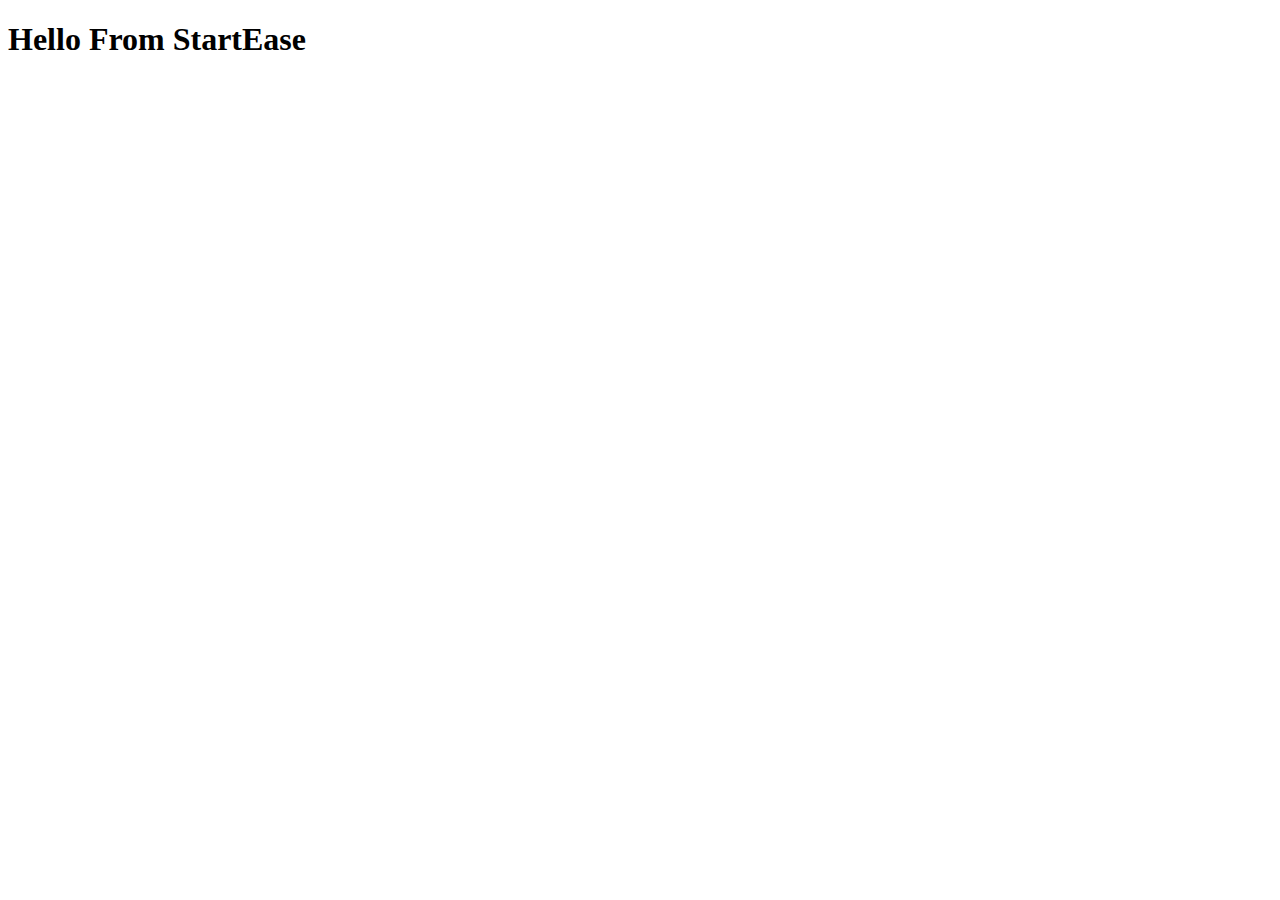
==== hng-task-1/index.html @ b222b1ac "feat:initialize task-1 files" ====
<!doctype html>
<html lang="en">
  <head>
    <meta charset="UTF-8" />
    <link rel="icon" type="image/svg+xml" href="/startease.svg" />
    <meta name="viewport" content="width=device-width, initial-scale=1.0" />
    <title>StartEase + Html</title>
  </head>

  <body>
    <h1>Hello From StartEase</h1>
    <script type="module" src="index.js"></script>
  </body>
</html>
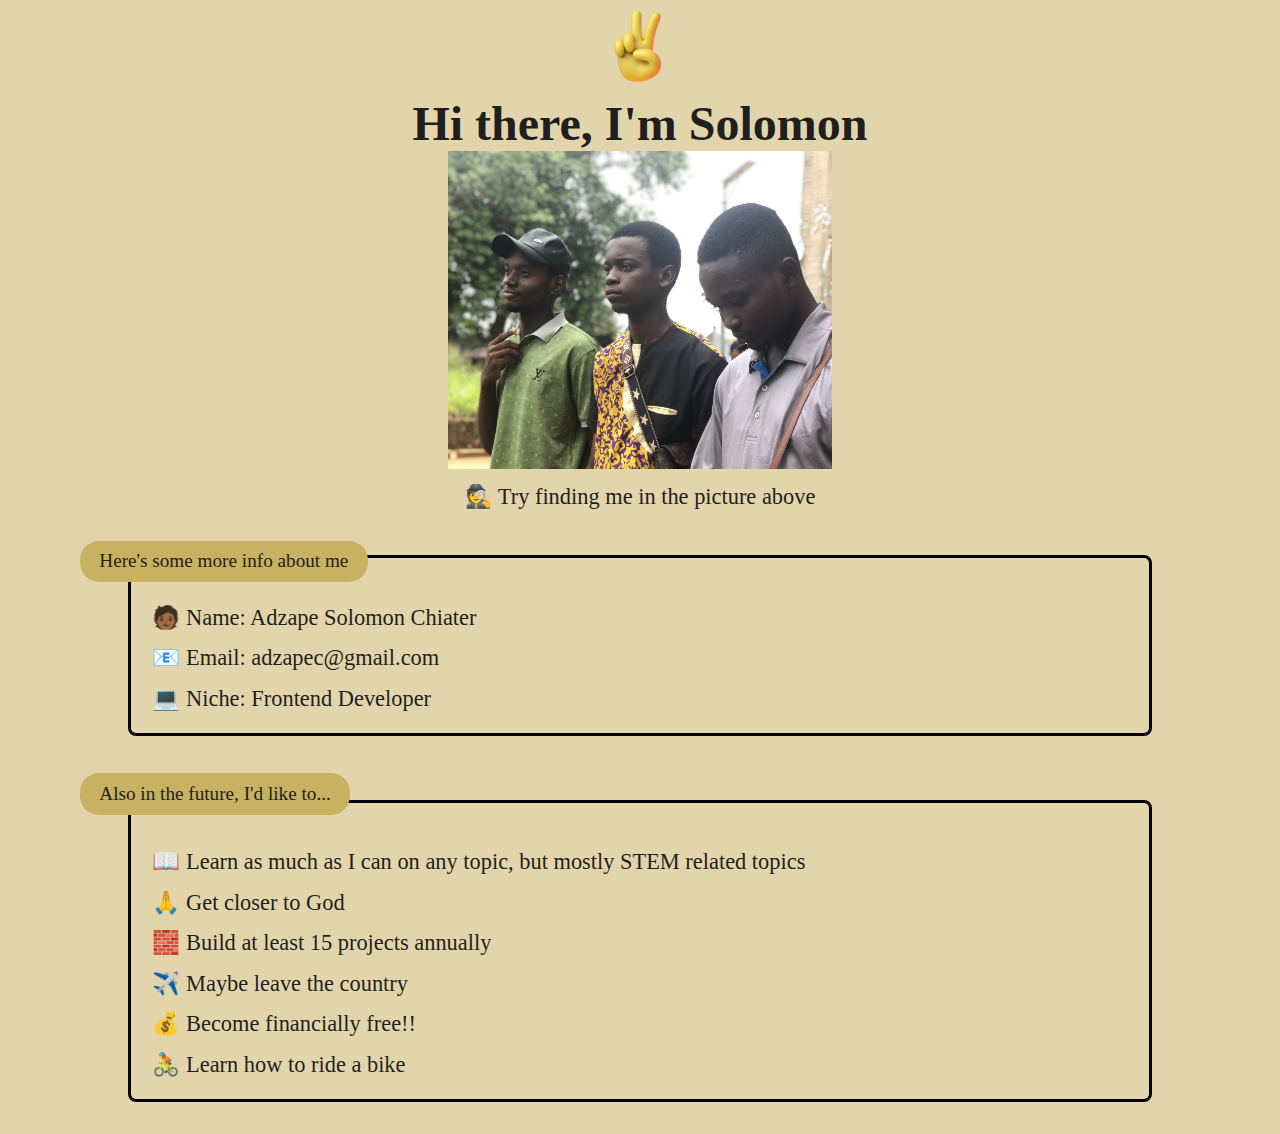
==== commit 538cd745: "feat:add all features" ====
--- a/hng-task-1/index.html
+++ b/hng-task-1/index.html
@@ -1,14 +1,41 @@
-<!doctype html>
+<!DOCTYPE html>
 <html lang="en">
   <head>
     <meta charset="UTF-8" />
-    <link rel="icon" type="image/svg+xml" href="/startease.svg" />
+    <link rel="icon" type="image/svg+xml" href="public/avatar.jpeg" />
     <meta name="viewport" content="width=device-width, initial-scale=1.0" />
-    <title>StartEase + Html</title>
+    <link rel="stylesheet" href="style.css" />
+    <script defer src="index.js"></script>
+    <title>HNG Task 1</title>
   </head>
-
+  <!--  -->
   <body>
-    <h1>Hello From StartEase</h1>
-    <script type="module" src="index.js"></script>
+    <div class="banner">
+      <img src="public/wave2.gif" />
+      <h1>Hi there, I'm Solomon</h1>
+      <img id="banner-pic" src="public/banner-pic.jpeg" />
+      <p>🕵️ Try finding me in the picture above</p>
+    </div>
+    <div class="personal">
+      <span>Here's some more info about me</span>
+      <section>
+        <p>🧑🏾 <span>Name:</span> Adzape Solomon Chiater</p>
+        <p>📧 <span>Email:</span> adzapec@gmail.com</p>
+        <p>💻 <span>Niche:</span> Frontend Developer</p>
+      </section>
+    </div>
+    <div class="plans">
+      <span>Also in the future, I'd like to...</span>
+      <section>
+        <p>
+          📖 Learn as much as I can on any topic, but mostly STEM related topics
+        </p>
+        <p>🙏 Get closer to God</p>
+        <p>🧱 Build at least 15 projects annually</p>
+        <p>✈️ Maybe leave the country</p>
+        <p>💰 Become financially free!!</p>
+        <p>🚴 Learn how to ride a bike</p>
+      </section>
+    </div>
   </body>
 </html>
--- a/hng-task-1/style.css
+++ b/hng-task-1/style.css
@@ -0,0 +1,57 @@
+*,
+*::before,
+*::after {
+  padding: 0;
+  box-sizing: border-box;
+  margin: 0 auto;
+}
+:root {
+  background: #e3d5ab;
+  color: #1f1f20;
+}
+body,
+div {
+  display: flex;
+  flex-direction: column;
+  justify-content: center;
+  align-items: center;
+}
+h1 {
+  font-size: 3em;
+}
+img:first-of-type {
+  width: 6em;
+  height: 6em;
+}
+#banner-pic {
+  width: clamp(6em, 30%, 30em);
+  height: clamp(5rem, 30%, 25em);
+  /* box-shadow: 18px 10px 5px 0px rgba(0,0,0,0.75); */
+}
+div > span {
+  background: #c8b161;
+  padding: 0.5em 1em;
+  border-radius: 1em;
+  position: absolute;
+  top: -10%;
+  left: -5%;
+  font-size: 1.2em;
+}
+.personal,
+.plans {
+  border: 0.2em solid black;
+  border-radius: 0.5em;
+  position: relative;
+  width: 80%;
+  justify-content: start;
+  text-align: left;
+  padding: 2em 0.5em 0.5em;
+  margin: 2em;
+}
+section {
+  width: 100%;
+}
+p {
+  margin: 0.6em;
+  font-size: 1.4em;
+}
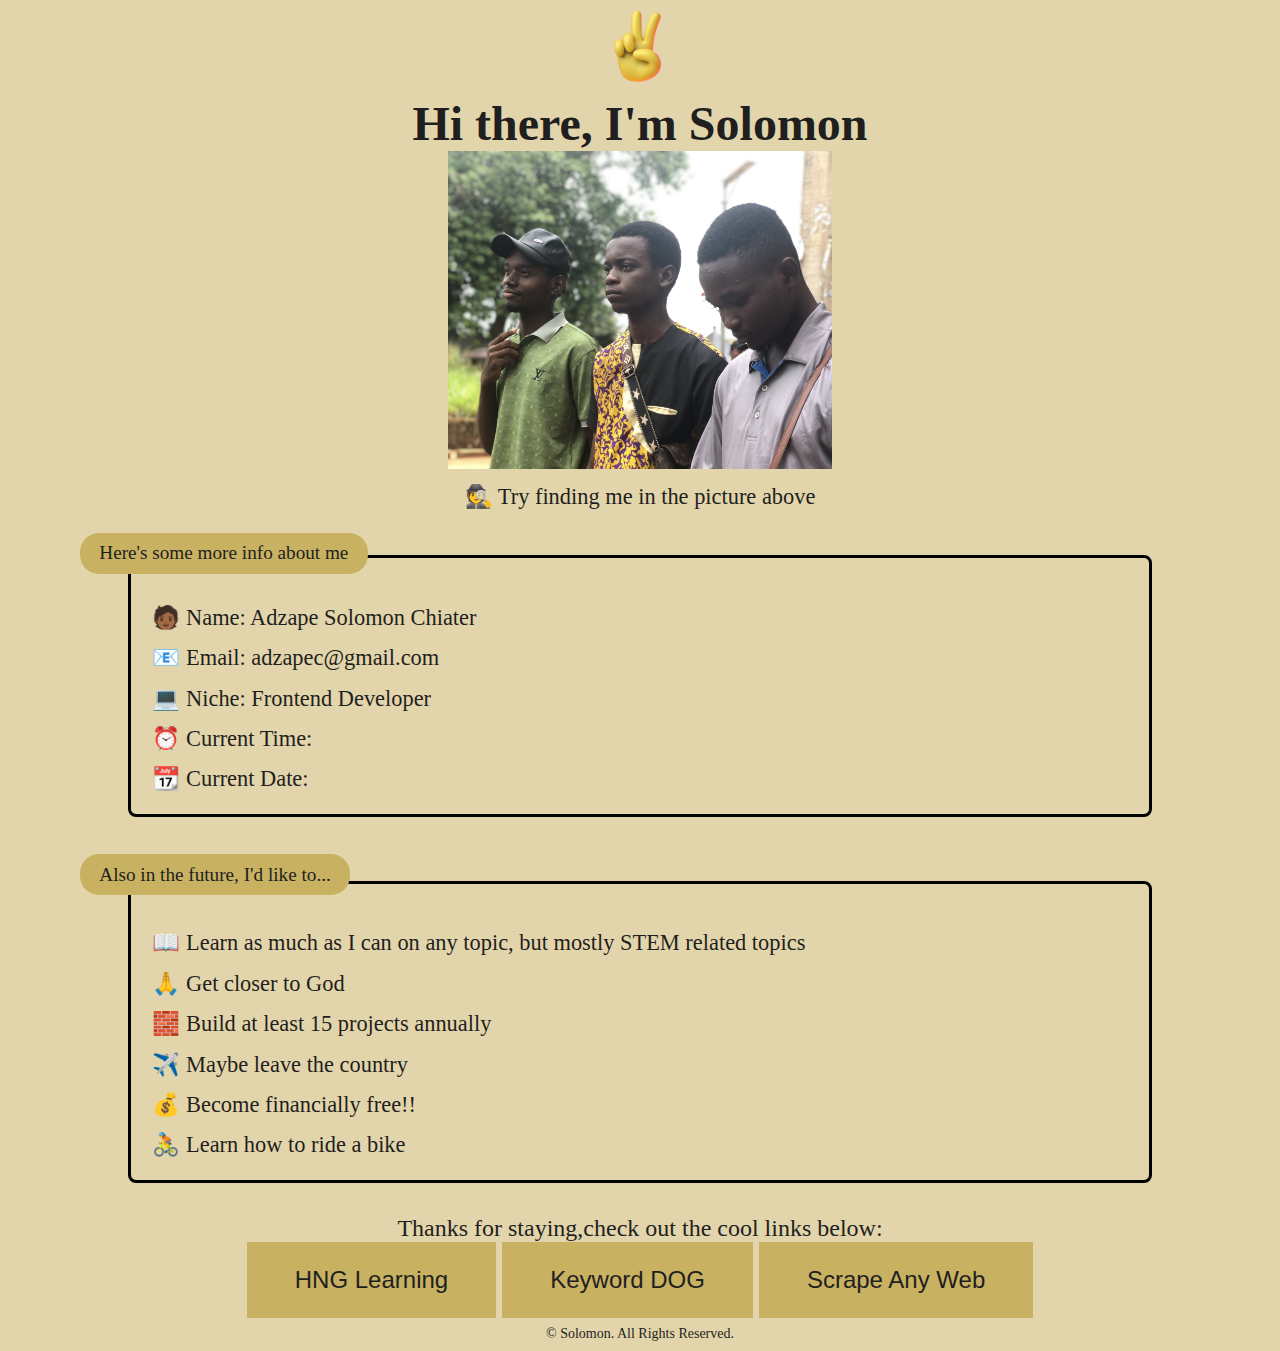
==== commit e6980fbb: "chore: Implemented timing function" ====
--- a/hng-task-1/index.html
+++ b/hng-task-1/index.html
@@ -11,8 +11,8 @@
   <!--  -->
   <body>
     <div class="banner">
-      <img src="public/wave2.gif" />
-      <h1>Hi there, I'm Solomon</h1>
+      <img data-testid="slackProfilePicture" src="public/wave2.gif" />
+      <h1>Hi there, I'm <span data-testid="slackDisplayName">Solomon</span></h1>
       <img id="banner-pic" src="public/banner-pic.jpeg" />
       <p>🕵️ Try finding me in the picture above</p>
     </div>
@@ -22,6 +22,14 @@
         <p>🧑🏾 <span>Name:</span> Adzape Solomon Chiater</p>
         <p>📧 <span>Email:</span> adzapec@gmail.com</p>
         <p>💻 <span>Niche:</span> Frontend Developer</p>
+        <p>
+          ⏰ <span>Current Time:</span>
+          <span id="time" data-testid="currentTimeUTC"></span>
+        </p>
+        <p>
+          📆 <span>Current Date:</span>
+          <span id="date" data-testid="currentDay"></span>
+        </p>
       </section>
     </div>
     <div class="plans">
@@ -37,5 +45,14 @@
         <p>🚴 Learn how to ride a bike</p>
       </section>
     </div>
+    <footer>
+      Thanks for staying,check out the cool links below:
+      <span>
+      <a href="http://hng.tech/learn"><button>HNG Learning</a></button> 
+        <button><a href="http://keyword.dog/">Keyword DOG</a></button>
+        <button><a href="http://scrapeanyweb.site/">Scrape Any Web</a></button></span
+      >
+      <p class="attribution">&copy; <span class="year"></span> Solomon. All Rights Reserved.</p>
+    </footer>
   </body>
 </html>
--- a/hng-task-1/style.css
+++ b/hng-task-1/style.css
@@ -15,6 +15,26 @@
   flex-direction: column;
   justify-content: center;
   align-items: center;
+}
+a {
+  text-decoration: none;
+  color: #1f1f20;
+}
+button {
+  padding: 1em 2em;
+  font-size: 1em;
+  background: #c8b161;
+  border: none;
+}
+footer {
+  font-size: 1.5em;
+  display: flex;
+  flex-direction: column;
+  justify-content: center;
+  align-items: center;
+}
+button:hover {
+  box-shadow: 0.5px 0.5px 0.5px 0px rgba(0, 0, 0, 0.75);
 }
 h1 {
   font-size: 3em;
@@ -55,3 +75,13 @@
   margin: 0.6em;
   font-size: 1.4em;
 }
+
+@media (max-width: 680px) {
+  h1 {
+    font-size: 2.5rem;
+  }
+}
+
+.attribution {
+    font-size: 14px;
+}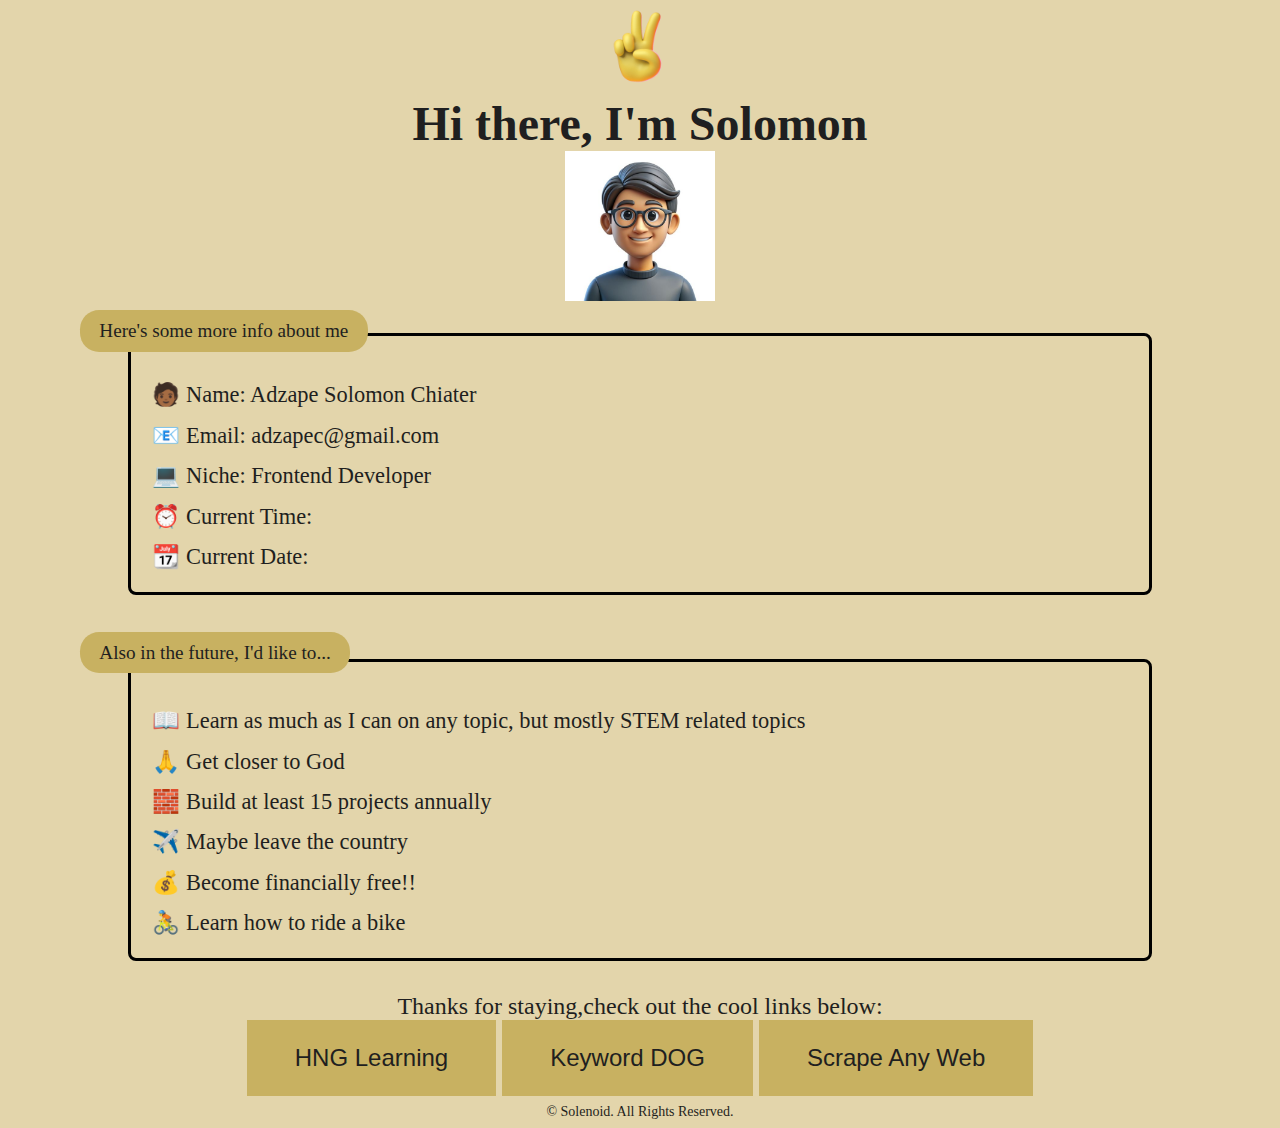
==== commit 52ce62af: "feat:change pic and add final touches" ====
--- a/hng-task-1/index.html
+++ b/hng-task-1/index.html
@@ -13,8 +13,7 @@
     <div class="banner">
       <img data-testid="slackProfilePicture" src="public/wave2.gif" />
       <h1>Hi there, I'm <span data-testid="slackDisplayName">Solomon</span></h1>
-      <img id="banner-pic" src="public/banner-pic.jpeg" />
-      <p>🕵️ Try finding me in the picture above</p>
+      <img id="banner-pic" data-testid="slackDisplayName" src="public/avatar.jpeg" />
     </div>
     <div class="personal">
       <span>Here's some more info about me</span>
@@ -52,7 +51,7 @@
         <button><a href="http://keyword.dog/">Keyword DOG</a></button>
         <button><a href="http://scrapeanyweb.site/">Scrape Any Web</a></button></span
       >
-      <p class="attribution">&copy; <span class="year"></span> Solomon. All Rights Reserved.</p>
+      <p class="attribution">&copy; <span class="year"></span> Solenoid. All Rights Reserved.</p>
     </footer>
   </body>
 </html>
